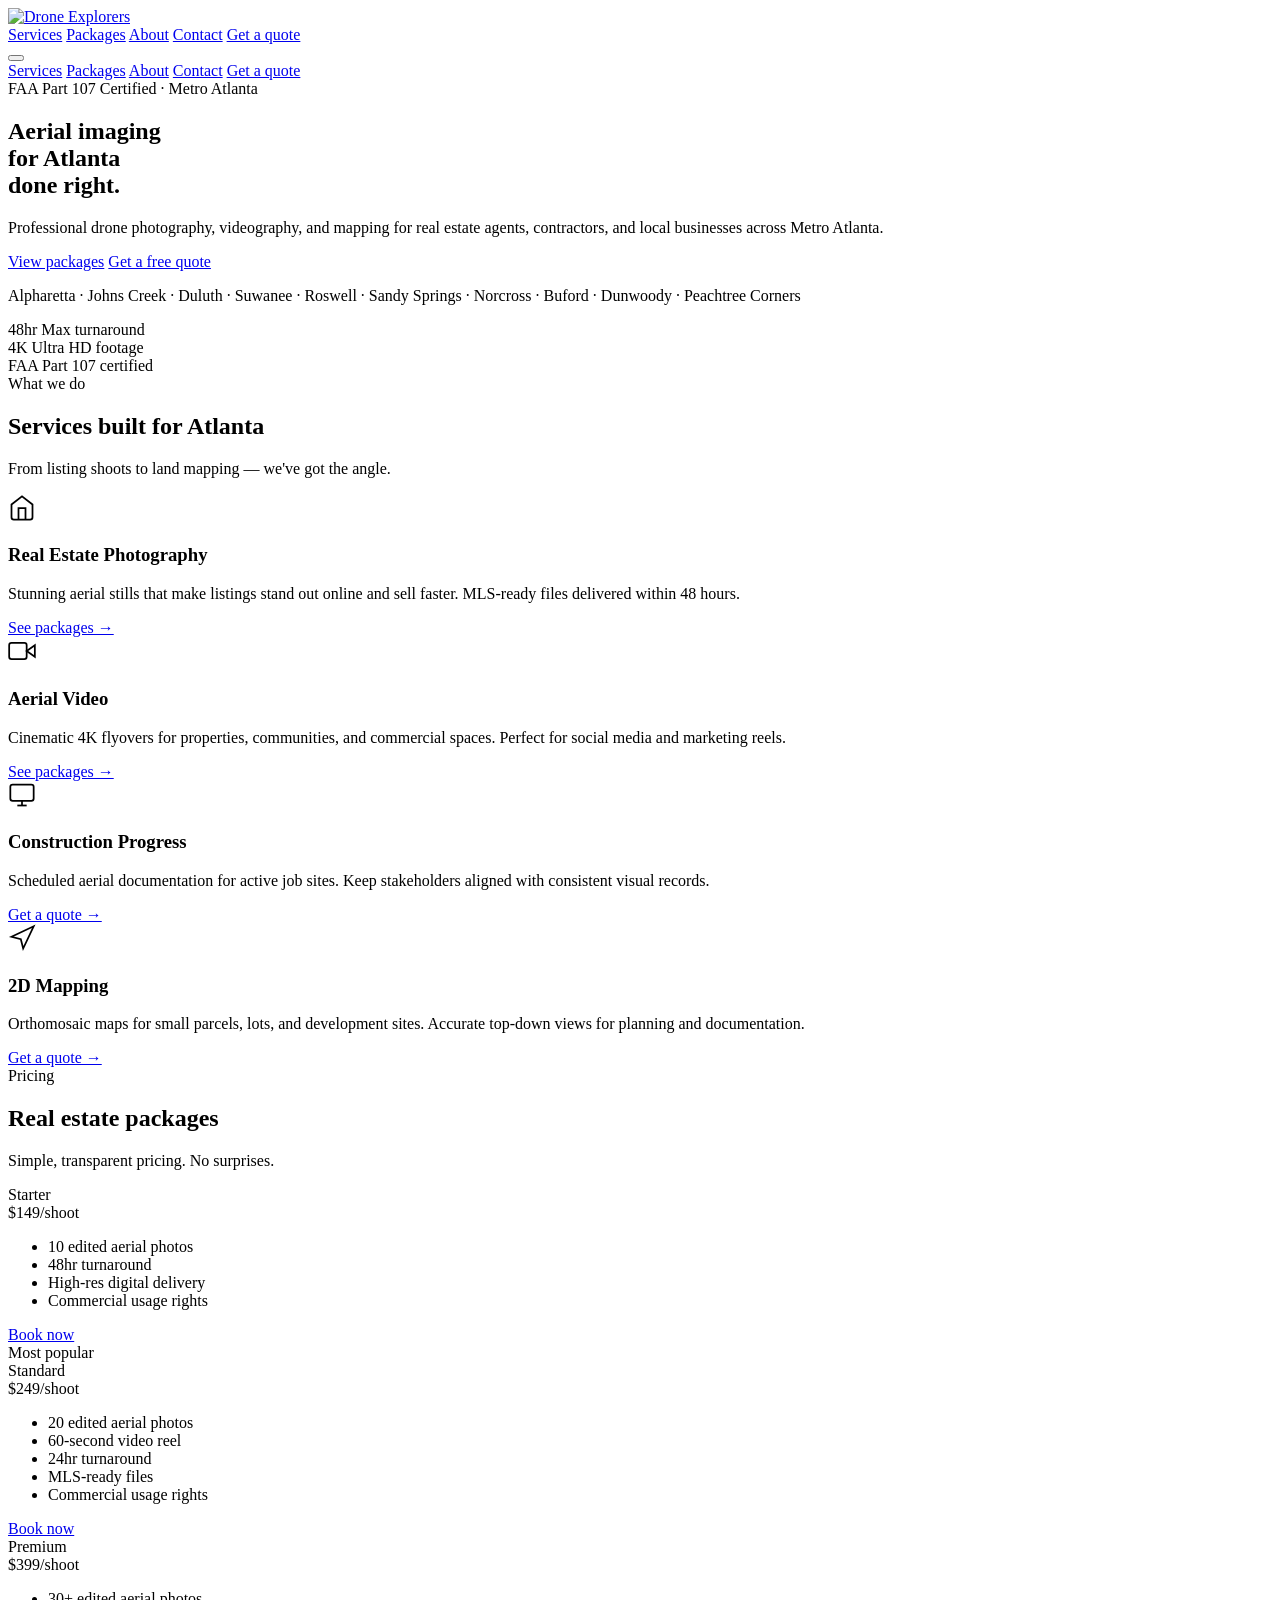
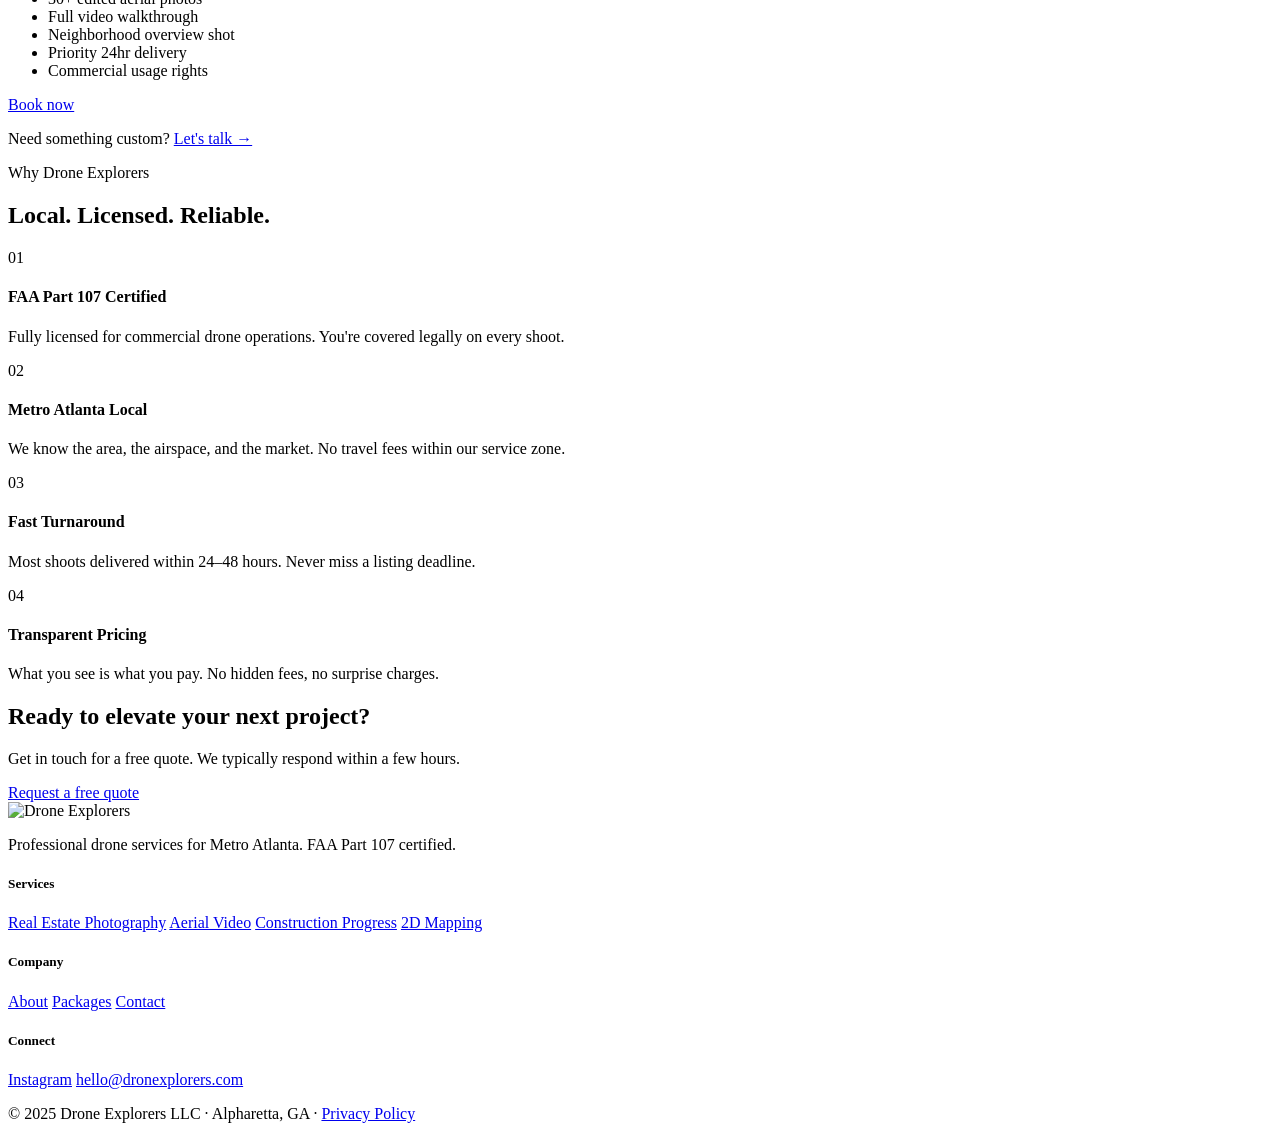
==== index.html @ 54ab9598 "initial site structure - homepage and contact" ====
<!DOCTYPE html>
<html lang="en">
<head>
  <meta charset="UTF-8" />
  <meta name="viewport" content="width=device-width, initial-scale=1.0" />
  <title>Drone Explorers — Aerial Imaging for Metro Atlanta</title>
  <meta name="description" content="Professional drone photography, videography, and mapping services for real estate, construction, and local businesses across Metro Atlanta." />
  <link rel="stylesheet" href="css/style.css" />
  <link rel="preconnect" href="https://fonts.googleapis.com" />
  <link rel="preconnect" href="https://fonts.gstatic.com" crossorigin />
  <link href="https://fonts.googleapis.com/css2?family=Bebas+Neue&family=DM+Sans:wght@300;400;500&display=swap" rel="stylesheet" />
</head>
<body>

  <!-- NAV -->
  <header class="nav" id="nav">
    <a href="index.html" class="nav-logo">
      <img src="images/logo-white.png" alt="Drone Explorers" class="nav-logo-img" />
    </a>
    <nav class="nav-links">
      <a href="#services">Services</a>
      <a href="packages.html">Packages</a>
      <a href="about.html">About</a>
      <a href="contact.html">Contact</a>
      <a href="contact.html" class="btn-primary nav-cta">Get a quote</a>
    </nav>
    <button class="nav-hamburger" id="hamburger" aria-label="Open menu">
      <span></span><span></span><span></span>
    </button>
  </header>

  <!-- MOBILE MENU -->
  <div class="mobile-menu" id="mobileMenu">
    <a href="#services">Services</a>
    <a href="packages.html">Packages</a>
    <a href="about.html">About</a>
    <a href="contact.html">Contact</a>
    <a href="contact.html" class="btn-primary">Get a quote</a>
  </div>

  <!-- HERO -->
  <section class="hero">
    <div class="hero-bg-grid"></div>
    <div class="hero-content">
      <span class="hero-badge">FAA Part 107 Certified · Metro Atlanta</span>
      <h1 class="hero-title">Aerial imaging<br/>for <span class="accent">Atlanta</span><br/>done right.</h1>
      <p class="hero-sub">Professional drone photography, videography, and mapping for real estate agents, contractors, and local businesses across Metro Atlanta.</p>
      <div class="hero-btns">
        <a href="packages.html" class="btn-primary">View packages</a>
        <a href="contact.html" class="btn-outline">Get a free quote</a>
      </div>
      <p class="hero-area">Alpharetta · Johns Creek · Duluth · Suwanee · Roswell · Sandy Springs · Norcross · Buford · Dunwoody · Peachtree Corners</p>
    </div>
    <div class="hero-visual">
      <div class="hero-stat-card">
        <span class="stat-num">48hr</span>
        <span class="stat-label">Max turnaround</span>
      </div>
      <div class="hero-stat-card">
        <span class="stat-num">4K</span>
        <span class="stat-label">Ultra HD footage</span>
      </div>
      <div class="hero-stat-card">
        <span class="stat-num">FAA</span>
        <span class="stat-label">Part 107 certified</span>
      </div>
    </div>
  </section>

  <!-- SERVICES -->
  <section class="services" id="services">
    <div class="container">
      <div class="section-header">
        <span class="section-label">What we do</span>
        <h2 class="section-title">Services built for Atlanta</h2>
        <p class="section-sub">From listing shoots to land mapping — we've got the angle.</p>
      </div>
      <div class="service-grid">
        <div class="service-card">
          <div class="service-icon">
            <svg width="28" height="28" viewBox="0 0 24 24" fill="none" stroke="currentColor" stroke-width="1.5"><path d="M3 9l9-7 9 7v11a2 2 0 01-2 2H5a2 2 0 01-2-2z"/><polyline points="9,22 9,12 15,12 15,22"/></svg>
          </div>
          <h3>Real Estate Photography</h3>
          <p>Stunning aerial stills that make listings stand out online and sell faster. MLS-ready files delivered within 48 hours.</p>
          <a href="packages.html" class="service-link">See packages →</a>
        </div>
        <div class="service-card">
          <div class="service-icon">
            <svg width="28" height="28" viewBox="0 0 24 24" fill="none" stroke="currentColor" stroke-width="1.5"><polygon points="23,7 16,12 23,17"/><rect x="1" y="5" width="15" height="14" rx="2"/></svg>
          </div>
          <h3>Aerial Video</h3>
          <p>Cinematic 4K flyovers for properties, communities, and commercial spaces. Perfect for social media and marketing reels.</p>
          <a href="packages.html" class="service-link">See packages →</a>
        </div>
        <div class="service-card">
          <div class="service-icon">
            <svg width="28" height="28" viewBox="0 0 24 24" fill="none" stroke="currentColor" stroke-width="1.5"><rect x="2" y="3" width="20" height="14" rx="2"/><line x1="8" y1="21" x2="16" y2="21"/><line x1="12" y1="17" x2="12" y2="21"/></svg>
          </div>
          <h3>Construction Progress</h3>
          <p>Scheduled aerial documentation for active job sites. Keep stakeholders aligned with consistent visual records.</p>
          <a href="contact.html" class="service-link">Get a quote →</a>
        </div>
        <div class="service-card">
          <div class="service-icon">
            <svg width="28" height="28" viewBox="0 0 24 24" fill="none" stroke="currentColor" stroke-width="1.5"><polygon points="3,11 22,2 13,21 11,13"/></svg>
          </div>
          <h3>2D Mapping</h3>
          <p>Orthomosaic maps for small parcels, lots, and development sites. Accurate top-down views for planning and documentation.</p>
          <a href="contact.html" class="service-link">Get a quote →</a>
        </div>
      </div>
    </div>
  </section>

  <!-- PACKAGES PREVIEW -->
  <section class="packages-preview">
    <div class="container">
      <div class="section-header">
        <span class="section-label">Pricing</span>
        <h2 class="section-title">Real estate packages</h2>
        <p class="section-sub">Simple, transparent pricing. No surprises.</p>
      </div>
      <div class="pkg-grid">
        <div class="pkg-card">
          <div class="pkg-name">Starter</div>
          <div class="pkg-price">$149<span>/shoot</span></div>
          <ul class="pkg-features">
            <li>10 edited aerial photos</li>
            <li>48hr turnaround</li>
            <li>High-res digital delivery</li>
            <li>Commercial usage rights</li>
          </ul>
          <a href="contact.html" class="btn-outline pkg-btn">Book now</a>
        </div>
        <div class="pkg-card featured">
          <div class="pkg-badge">Most popular</div>
          <div class="pkg-name">Standard</div>
          <div class="pkg-price">$249<span>/shoot</span></div>
          <ul class="pkg-features">
            <li>20 edited aerial photos</li>
            <li>60-second video reel</li>
            <li>24hr turnaround</li>
            <li>MLS-ready files</li>
            <li>Commercial usage rights</li>
          </ul>
          <a href="contact.html" class="btn-primary pkg-btn">Book now</a>
        </div>
        <div class="pkg-card">
          <div class="pkg-name">Premium</div>
          <div class="pkg-price">$399<span>/shoot</span></div>
          <ul class="pkg-features">
            <li>30+ edited aerial photos</li>
            <li>Full video walkthrough</li>
            <li>Neighborhood overview shot</li>
            <li>Priority 24hr delivery</li>
            <li>Commercial usage rights</li>
          </ul>
          <a href="contact.html" class="btn-outline pkg-btn">Book now</a>
        </div>
      </div>
      <div class="pkg-cta">
        <p>Need something custom? <a href="contact.html">Let's talk →</a></p>
      </div>
    </div>
  </section>

  <!-- WHY US -->
  <section class="why-us">
    <div class="container">
      <div class="section-header">
        <span class="section-label">Why Drone Explorers</span>
        <h2 class="section-title">Local. Licensed. Reliable.</h2>
      </div>
      <div class="why-grid">
        <div class="why-item">
          <span class="why-num">01</span>
          <h4>FAA Part 107 Certified</h4>
          <p>Fully licensed for commercial drone operations. You're covered legally on every shoot.</p>
        </div>
        <div class="why-item">
          <span class="why-num">02</span>
          <h4>Metro Atlanta Local</h4>
          <p>We know the area, the airspace, and the market. No travel fees within our service zone.</p>
        </div>
        <div class="why-item">
          <span class="why-num">03</span>
          <h4>Fast Turnaround</h4>
          <p>Most shoots delivered within 24–48 hours. Never miss a listing deadline.</p>
        </div>
        <div class="why-item">
          <span class="why-num">04</span>
          <h4>Transparent Pricing</h4>
          <p>What you see is what you pay. No hidden fees, no surprise charges.</p>
        </div>
      </div>
    </div>
  </section>

  <!-- CTA BANNER -->
  <section class="cta-banner">
    <div class="container">
      <h2>Ready to elevate your next project?</h2>
      <p>Get in touch for a free quote. We typically respond within a few hours.</p>
      <a href="contact.html" class="btn-primary btn-lg">Request a free quote</a>
    </div>
  </section>

  <!-- FOOTER -->
  <footer class="footer">
    <div class="container footer-inner">
      <div class="footer-brand">
        <img src="images/logo-white.png" alt="Drone Explorers" class="footer-logo" />
        <p>Professional drone services for Metro Atlanta. FAA Part 107 certified.</p>
      </div>
      <div class="footer-links-col">
        <h5>Services</h5>
        <a href="#services">Real Estate Photography</a>
        <a href="#services">Aerial Video</a>
        <a href="#services">Construction Progress</a>
        <a href="#services">2D Mapping</a>
      </div>
      <div class="footer-links-col">
        <h5>Company</h5>
        <a href="about.html">About</a>
        <a href="packages.html">Packages</a>
        <a href="contact.html">Contact</a>
      </div>
      <div class="footer-links-col">
        <h5>Connect</h5>
        <a href="https://instagram.com" target="_blank" rel="noopener">Instagram</a>
        <a href="mailto:hello@dronexplorers.com">hello@dronexplorers.com</a>
      </div>
    </div>
    <div class="footer-bottom">
      <p>© 2025 Drone Explorers LLC · Alpharetta, GA · <a href="privacy.html">Privacy Policy</a></p>
    </div>
  </footer>

  <script src="js/main.js"></script>
</body>
</html>
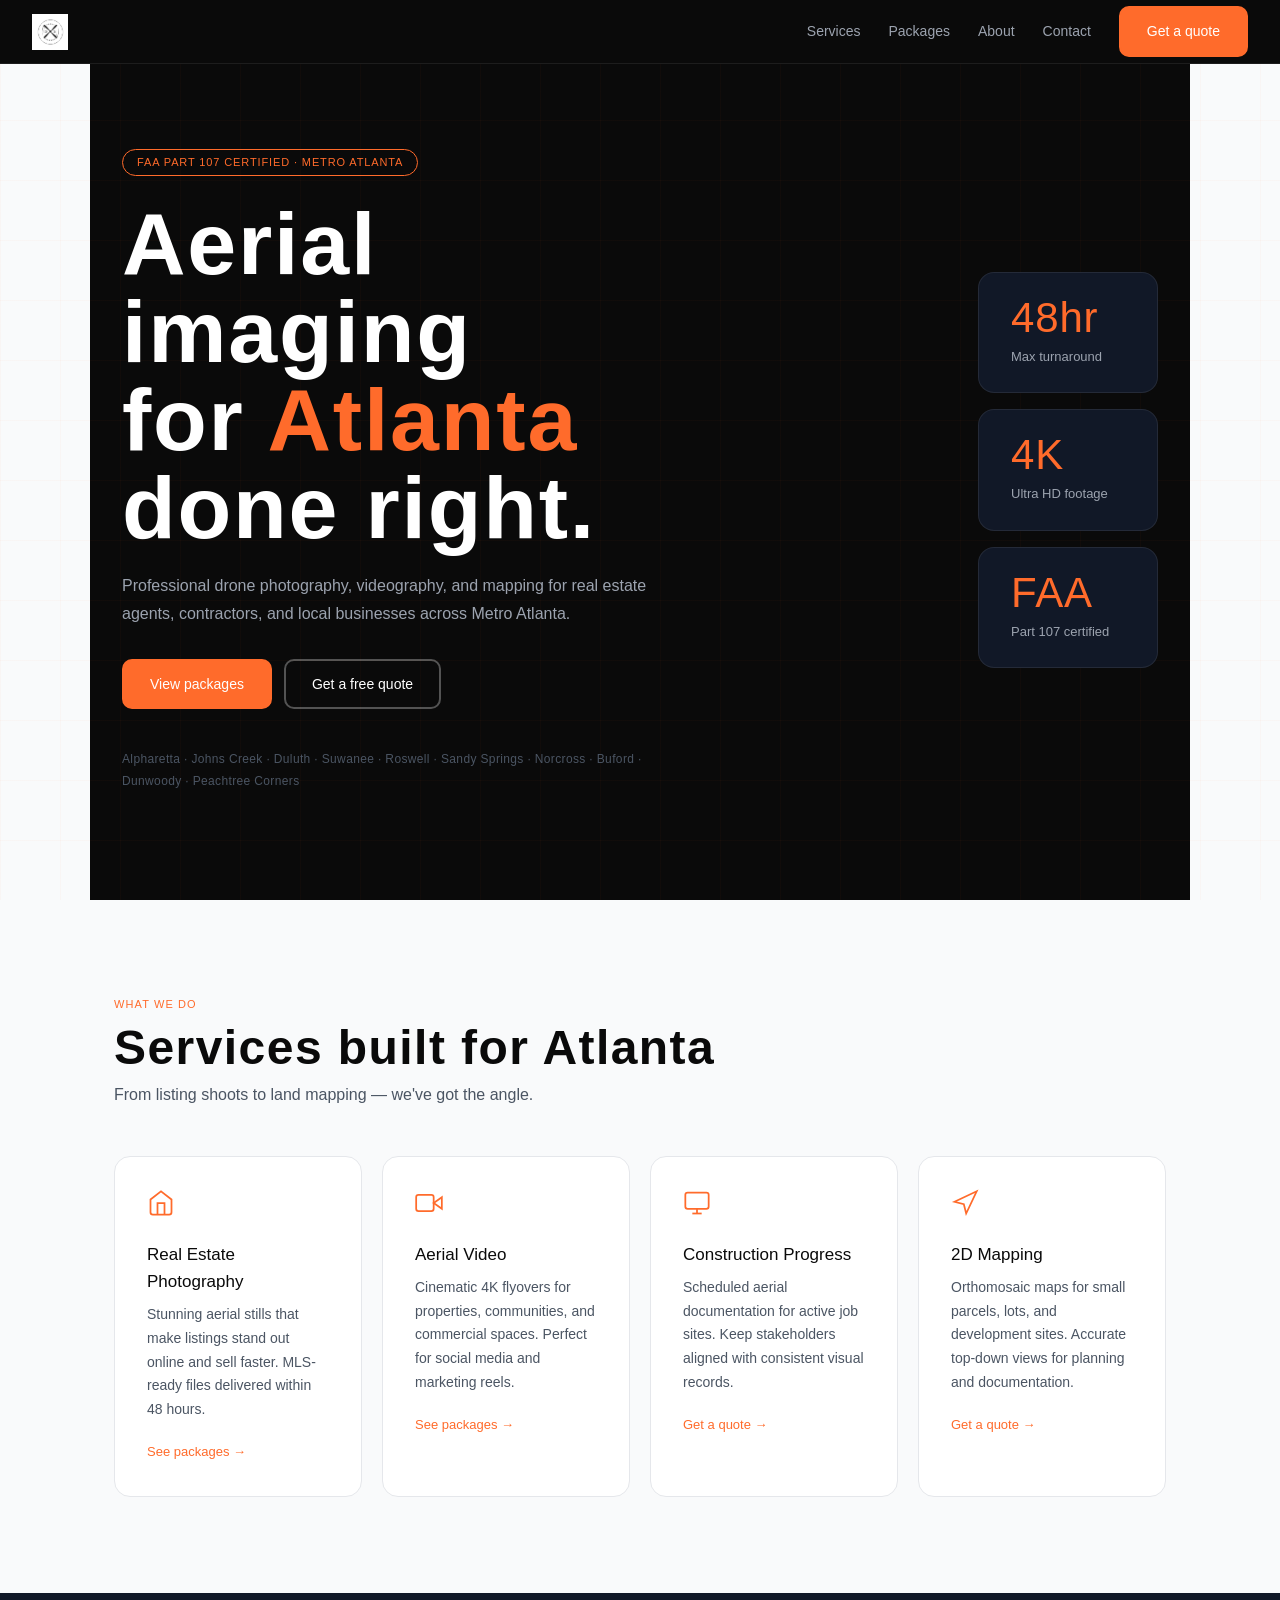
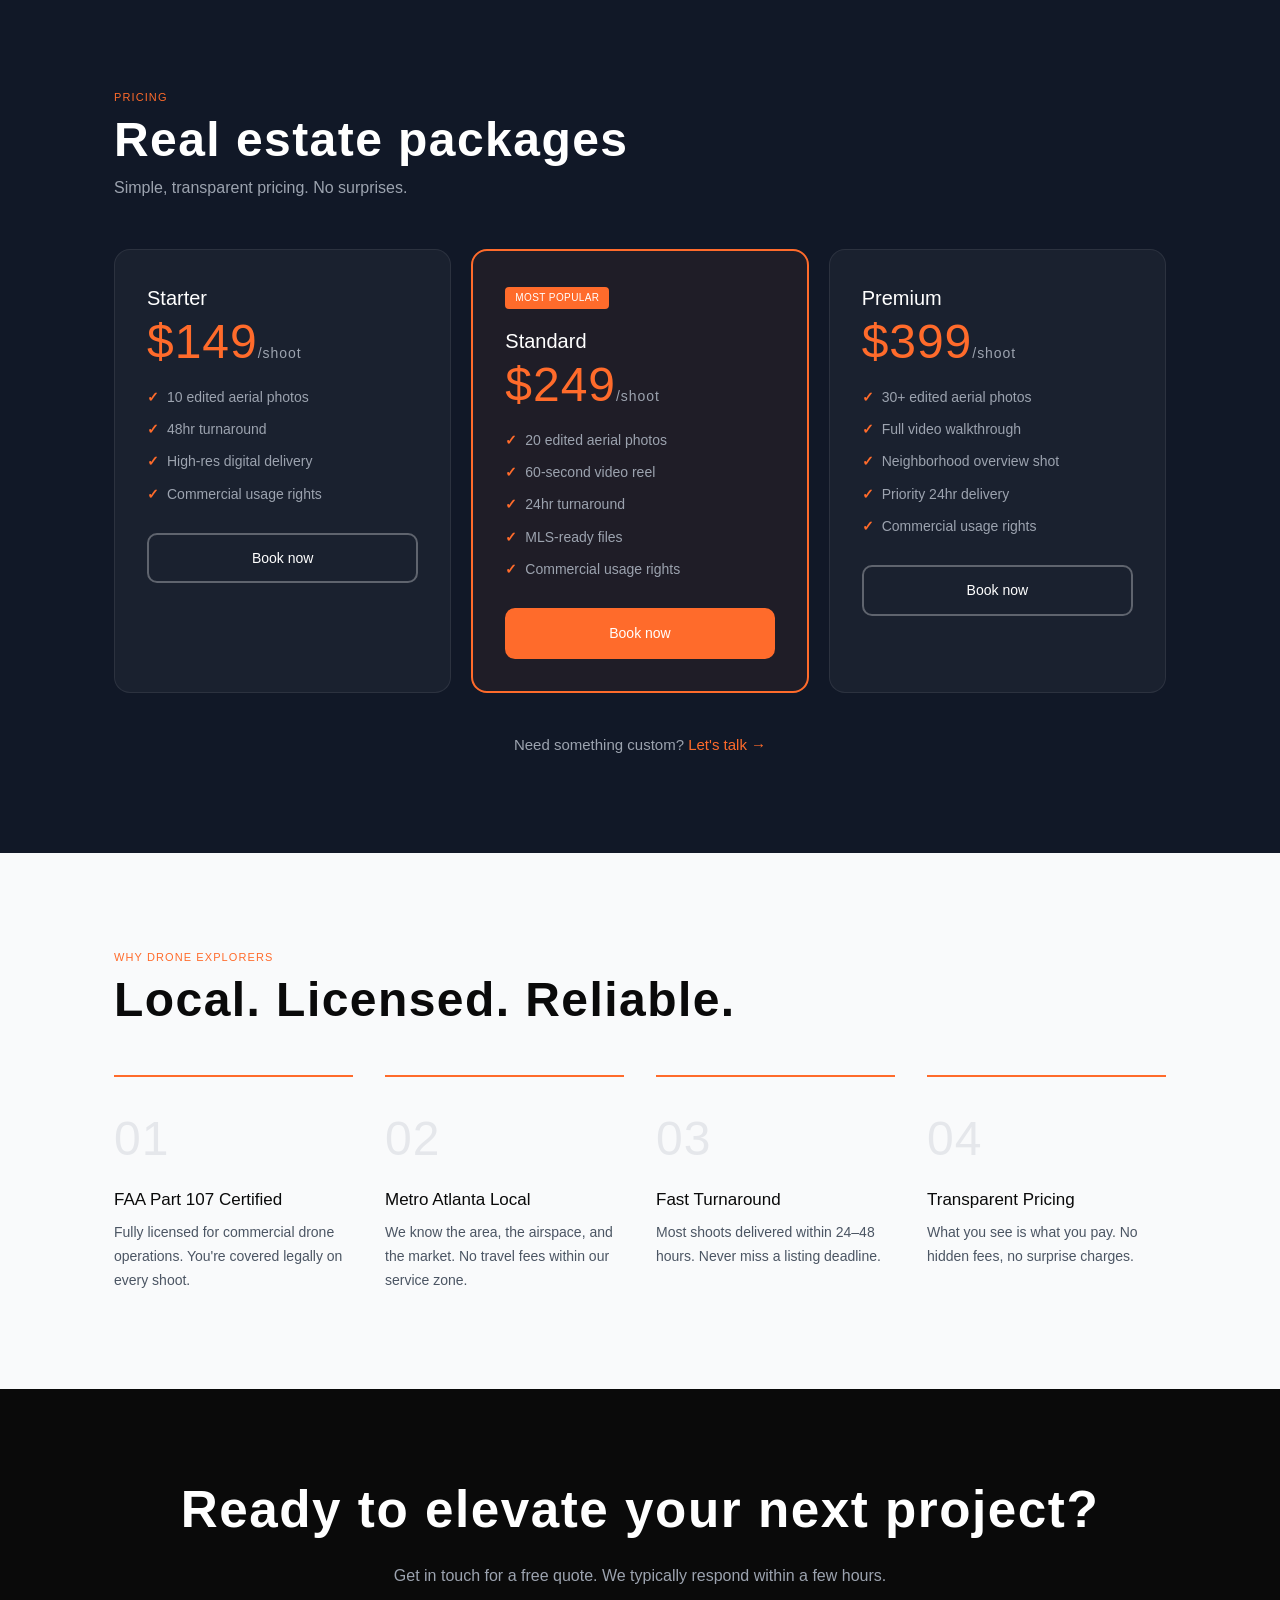
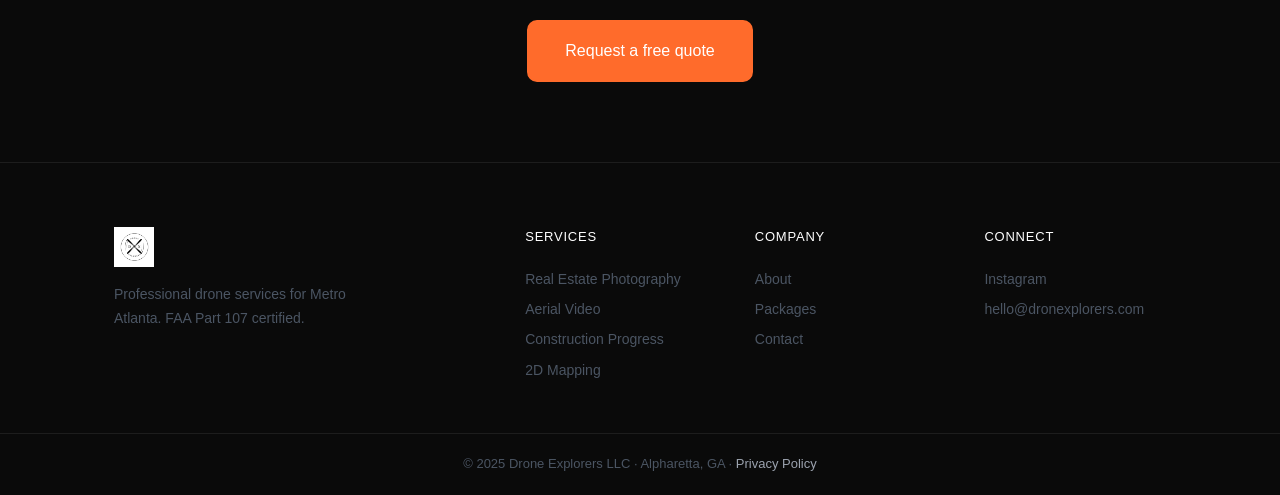
==== commit f90fb2ca: "[DBP-0000] fix: updating image name refs" ====
--- a/index.html
+++ b/index.html
@@ -15,7 +15,7 @@
   <!-- NAV -->
   <header class="nav" id="nav">
     <a href="index.html" class="nav-logo">
-      <img src="images/logo-white.png" alt="Drone Explorers" class="nav-logo-img" />
+      <img src="images/dx_white.png" alt="Drone Explorers" class="nav-logo-img" />
     </a>
     <nav class="nav-links">
       <a href="#services">Services</a>
@@ -209,7 +209,7 @@
   <footer class="footer">
     <div class="container footer-inner">
       <div class="footer-brand">
-        <img src="images/logo-white.png" alt="Drone Explorers" class="footer-logo" />
+        <img src="images/dx_white.png" alt="Drone Explorers" class="footer-logo" />
         <p>Professional drone services for Metro Atlanta. FAA Part 107 certified.</p>
       </div>
       <div class="footer-links-col">
--- a/css/style.css
+++ b/css/style.css
@@ -0,0 +1,383 @@
+/* ============================================================
+   DRONE EXPLORERS — Main Stylesheet
+   Colors: Black #0A0A0A | Charcoal #111827 | Orange #FF6B2B
+   Fonts: Bebas Neue (headings) | DM Sans (body)
+   ============================================================ */
+
+:root {
+  --black:      #0A0A0A;
+  --charcoal:   #111827;
+  --orange:     #FF6B2B;
+  --orange-dim: #cc5522;
+  --white:      #FFFFFF;
+  --off-white:  #F9FAFB;
+  --gray-light: #E5E7EB;
+  --gray-mid:   #9CA3AF;
+  --gray-dark:  #4B5563;
+  --border:     rgba(255,255,255,0.08);
+  --radius:     10px;
+  --radius-lg:  16px;
+  --shadow:     0 4px 24px rgba(0,0,0,0.25);
+  --font-head:  'Bebas Neue', sans-serif;
+  --font-body:  'DM Sans', sans-serif;
+  --transition: 0.2s ease;
+  --max-width:  1100px;
+}
+
+/* ---- RESET ---- */
+*, *::before, *::after { box-sizing: border-box; margin: 0; padding: 0; }
+html { scroll-behavior: smooth; }
+body {
+  font-family: var(--font-body);
+  background: var(--off-white);
+  color: var(--black);
+  line-height: 1.6;
+  -webkit-font-smoothing: antialiased;
+}
+img { max-width: 100%; display: block; }
+a { text-decoration: none; color: inherit; }
+
+/* ---- UTILITIES ---- */
+.container { max-width: var(--max-width); margin: 0 auto; padding: 0 1.5rem; }
+.accent { color: var(--orange); }
+
+/* ---- BUTTONS ---- */
+.btn-primary {
+  display: inline-block;
+  background: var(--orange);
+  color: var(--white);
+  padding: 12px 26px;
+  border-radius: var(--radius);
+  font-family: var(--font-body);
+  font-size: 14px;
+  font-weight: 500;
+  border: 2px solid var(--orange);
+  cursor: pointer;
+  transition: background var(--transition), transform var(--transition);
+}
+.btn-primary:hover { background: var(--orange-dim); border-color: var(--orange-dim); transform: translateY(-1px); }
+
+.btn-outline {
+  display: inline-block;
+  background: transparent;
+  color: var(--white);
+  padding: 12px 26px;
+  border-radius: var(--radius);
+  font-family: var(--font-body);
+  font-size: 14px;
+  font-weight: 500;
+  border: 2px solid rgba(255,255,255,0.3);
+  cursor: pointer;
+  transition: border-color var(--transition), transform var(--transition);
+}
+.btn-outline:hover { border-color: var(--white); transform: translateY(-1px); }
+
+.btn-lg { padding: 16px 36px; font-size: 16px; }
+
+/* ---- NAV ---- */
+.nav {
+  position: fixed;
+  top: 0; left: 0; right: 0;
+  z-index: 100;
+  background: var(--black);
+  display: flex;
+  align-items: center;
+  justify-content: space-between;
+  padding: 0 2rem;
+  height: 64px;
+  border-bottom: 1px solid var(--border);
+  transition: box-shadow var(--transition);
+}
+.nav.scrolled { box-shadow: 0 2px 20px rgba(0,0,0,0.5); }
+.nav-logo-img { height: 36px; width: auto; }
+.nav-links { display: flex; align-items: center; gap: 28px; }
+.nav-links a { color: var(--gray-mid); font-size: 14px; font-weight: 400; transition: color var(--transition); }
+.nav-links a:hover { color: var(--white); }
+.nav-cta { color: var(--white) !important; }
+.nav-hamburger { display: none; flex-direction: column; gap: 5px; background: none; border: none; cursor: pointer; padding: 4px; }
+.nav-hamburger span { display: block; width: 22px; height: 2px; background: var(--white); border-radius: 2px; transition: all 0.3s; }
+
+/* ---- MOBILE MENU ---- */
+.mobile-menu {
+  display: none;
+  position: fixed;
+  top: 64px; left: 0; right: 0;
+  background: var(--black);
+  flex-direction: column;
+  gap: 0;
+  z-index: 99;
+  border-bottom: 1px solid var(--border);
+  animation: slideDown 0.2s ease;
+}
+.mobile-menu.open { display: flex; }
+.mobile-menu a {
+  color: var(--gray-mid);
+  font-size: 15px;
+  padding: 16px 2rem;
+  border-bottom: 1px solid var(--border);
+  transition: color var(--transition), background var(--transition);
+}
+.mobile-menu a:hover { color: var(--white); background: var(--charcoal); }
+.mobile-menu .btn-primary { margin: 1rem 2rem 1.5rem; text-align: center; }
+@keyframes slideDown { from { opacity: 0; transform: translateY(-8px); } to { opacity: 1; transform: translateY(0); } }
+
+/* ---- HERO ---- */
+.hero {
+  background: var(--black);
+  min-height: 100vh;
+  padding: 120px 2rem 80px;
+  display: flex;
+  align-items: center;
+  justify-content: space-between;
+  gap: 3rem;
+  max-width: var(--max-width);
+  margin: 0 auto;
+  position: relative;
+}
+.hero-bg-grid {
+  position: fixed;
+  inset: 0;
+  background-image:
+    linear-gradient(rgba(255,107,43,0.03) 1px, transparent 1px),
+    linear-gradient(90deg, rgba(255,107,43,0.03) 1px, transparent 1px);
+  background-size: 60px 60px;
+  pointer-events: none;
+  z-index: 0;
+}
+.hero-content { position: relative; z-index: 1; max-width: 560px; }
+.hero-badge {
+  display: inline-block;
+  border: 1px solid var(--orange);
+  color: var(--orange);
+  font-size: 11px;
+  font-weight: 500;
+  padding: 4px 14px;
+  border-radius: 20px;
+  letter-spacing: .08em;
+  text-transform: uppercase;
+  margin-bottom: 1.5rem;
+  animation: fadeUp 0.6s ease both;
+}
+.hero-title {
+  font-family: var(--font-head);
+  font-size: clamp(52px, 8vw, 88px);
+  line-height: 1.0;
+  color: var(--white);
+  letter-spacing: .02em;
+  margin-bottom: 1.25rem;
+  animation: fadeUp 0.6s ease 0.1s both;
+}
+.hero-sub {
+  color: var(--gray-mid);
+  font-size: 16px;
+  line-height: 1.7;
+  margin-bottom: 2rem;
+  animation: fadeUp 0.6s ease 0.2s both;
+}
+.hero-btns {
+  display: flex;
+  gap: 12px;
+  flex-wrap: wrap;
+  margin-bottom: 2.5rem;
+  animation: fadeUp 0.6s ease 0.3s both;
+}
+.hero-area {
+  color: var(--gray-dark);
+  font-size: 12px;
+  line-height: 1.8;
+  letter-spacing: .03em;
+  animation: fadeUp 0.6s ease 0.4s both;
+}
+
+.hero-visual {
+  position: relative;
+  z-index: 1;
+  display: flex;
+  flex-direction: column;
+  gap: 16px;
+  animation: fadeUp 0.6s ease 0.3s both;
+}
+.hero-stat-card {
+  background: var(--charcoal);
+  border: 1px solid var(--border);
+  border-radius: var(--radius-lg);
+  padding: 1.5rem 2rem;
+  min-width: 180px;
+  transition: border-color var(--transition), transform var(--transition);
+}
+.hero-stat-card:hover { border-color: var(--orange); transform: translateX(-4px); }
+.stat-num {
+  display: block;
+  font-family: var(--font-head);
+  font-size: 42px;
+  color: var(--orange);
+  letter-spacing: .02em;
+  line-height: 1;
+  margin-bottom: .25rem;
+}
+.stat-label { color: var(--gray-mid); font-size: 13px; }
+
+@keyframes fadeUp {
+  from { opacity: 0; transform: translateY(20px); }
+  to   { opacity: 1; transform: translateY(0); }
+}
+
+/* ---- SECTION HEADERS ---- */
+.section-header { margin-bottom: 3rem; }
+.section-label {
+  display: block;
+  font-size: 11px;
+  font-weight: 500;
+  color: var(--orange);
+  letter-spacing: .1em;
+  text-transform: uppercase;
+  margin-bottom: .5rem;
+}
+.section-title {
+  font-family: var(--font-head);
+  font-size: clamp(32px, 4vw, 48px);
+  letter-spacing: .03em;
+  line-height: 1.1;
+  margin-bottom: .5rem;
+  color: var(--black);
+}
+.section-sub { font-size: 16px; color: var(--gray-dark); }
+
+/* ---- SERVICES ---- */
+.services {
+  padding: 6rem 0;
+  background: var(--off-white);
+}
+.service-grid {
+  display: grid;
+  grid-template-columns: repeat(auto-fit, minmax(230px, 1fr));
+  gap: 1.25rem;
+}
+.service-card {
+  background: var(--white);
+  border: 1px solid var(--gray-light);
+  border-radius: var(--radius-lg);
+  padding: 2rem;
+  transition: box-shadow var(--transition), transform var(--transition), border-color var(--transition);
+}
+.service-card:hover { box-shadow: var(--shadow); transform: translateY(-4px); border-color: var(--orange); }
+.service-icon { color: var(--orange); margin-bottom: 1rem; }
+.service-card h3 { font-size: 17px; font-weight: 500; margin-bottom: .5rem; }
+.service-card p { font-size: 14px; color: var(--gray-dark); line-height: 1.7; margin-bottom: 1rem; }
+.service-link { font-size: 13px; color: var(--orange); font-weight: 500; transition: letter-spacing var(--transition); }
+.service-link:hover { letter-spacing: .02em; }
+
+/* ---- PACKAGES PREVIEW ---- */
+.packages-preview {
+  padding: 6rem 0;
+  background: var(--charcoal);
+}
+.packages-preview .section-title { color: var(--white); }
+.packages-preview .section-sub { color: var(--gray-mid); }
+.pkg-grid {
+  display: grid;
+  grid-template-columns: repeat(auto-fit, minmax(240px, 1fr));
+  gap: 1.25rem;
+}
+.pkg-card {
+  background: rgba(255,255,255,0.04);
+  border: 1px solid var(--border);
+  border-radius: var(--radius-lg);
+  padding: 2rem;
+  transition: border-color var(--transition), transform var(--transition);
+}
+.pkg-card:hover { border-color: rgba(255,107,43,0.4); transform: translateY(-4px); }
+.pkg-card.featured { border: 2px solid var(--orange); background: rgba(255,107,43,0.06); }
+.pkg-badge {
+  display: inline-block;
+  background: var(--orange);
+  color: var(--white);
+  font-size: 10px;
+  font-weight: 500;
+  padding: 3px 10px;
+  border-radius: 4px;
+  letter-spacing: .04em;
+  text-transform: uppercase;
+  margin-bottom: 1rem;
+}
+.pkg-name { font-size: 20px; font-weight: 500; color: var(--white); margin-bottom: .25rem; }
+.pkg-price { font-family: var(--font-head); font-size: 48px; color: var(--orange); letter-spacing: .02em; line-height: 1; margin-bottom: 1.25rem; }
+.pkg-price span { font-family: var(--font-body); font-size: 14px; color: var(--gray-mid); font-weight: 400; }
+.pkg-features { list-style: none; display: flex; flex-direction: column; gap: 10px; margin-bottom: 1.75rem; }
+.pkg-features li { font-size: 14px; color: var(--gray-mid); display: flex; align-items: center; gap: 8px; }
+.pkg-features li::before { content: '✓'; color: var(--orange); font-weight: 700; flex-shrink: 0; }
+.pkg-btn { width: 100%; text-align: center; }
+.pkg-card.featured .btn-primary { width: 100%; text-align: center; display: block; }
+.pkg-cta { text-align: center; margin-top: 2.5rem; color: var(--gray-mid); font-size: 15px; }
+.pkg-cta a { color: var(--orange); font-weight: 500; }
+.pkg-cta a:hover { text-decoration: underline; }
+
+/* ---- WHY US ---- */
+.why-us { padding: 6rem 0; background: var(--off-white); }
+.why-grid {
+  display: grid;
+  grid-template-columns: repeat(auto-fit, minmax(220px, 1fr));
+  gap: 2rem;
+}
+.why-item { border-top: 2px solid var(--orange); padding-top: 1.5rem; }
+.why-num { font-family: var(--font-head); font-size: 48px; color: var(--gray-light); letter-spacing: .02em; display: block; margin-bottom: .5rem; }
+.why-item h4 { font-size: 17px; font-weight: 500; margin-bottom: .5rem; }
+.why-item p { font-size: 14px; color: var(--gray-dark); line-height: 1.7; }
+
+/* ---- CTA BANNER ---- */
+.cta-banner {
+  background: var(--black);
+  padding: 5rem 0;
+  text-align: center;
+}
+.cta-banner h2 {
+  font-family: var(--font-head);
+  font-size: clamp(32px, 4vw, 52px);
+  color: var(--white);
+  letter-spacing: .03em;
+  margin-bottom: .75rem;
+}
+.cta-banner p { color: var(--gray-mid); font-size: 16px; margin-bottom: 2rem; }
+
+/* ---- FOOTER ---- */
+.footer { background: var(--black); padding: 4rem 0 0; border-top: 1px solid var(--border); }
+.footer-inner {
+  display: grid;
+  grid-template-columns: 2fr 1fr 1fr 1fr;
+  gap: 3rem;
+  padding-bottom: 3rem;
+}
+.footer-logo { height: 40px; width: auto; margin-bottom: 1rem; }
+.footer-brand p { color: var(--gray-dark); font-size: 14px; line-height: 1.7; max-width: 240px; }
+.footer-links-col h5 { color: var(--white); font-size: 13px; font-weight: 500; letter-spacing: .06em; text-transform: uppercase; margin-bottom: 1rem; }
+.footer-links-col { display: flex; flex-direction: column; gap: 0; }
+.footer-links-col a { color: var(--gray-dark); font-size: 14px; padding: 4px 0; transition: color var(--transition); }
+.footer-links-col a:hover { color: var(--white); }
+.footer-bottom {
+  border-top: 1px solid var(--border);
+  padding: 1.25rem 1.5rem;
+  text-align: center;
+}
+.footer-bottom p { color: var(--gray-dark); font-size: 13px; }
+.footer-bottom a { color: var(--gray-mid); transition: color var(--transition); }
+.footer-bottom a:hover { color: var(--white); }
+
+/* ---- RESPONSIVE ---- */
+@media (max-width: 768px) {
+  .nav-links { display: none; }
+  .nav-hamburger { display: flex; }
+  .hero { flex-direction: column; padding: 100px 1.5rem 60px; text-align: center; min-height: auto; }
+  .hero-btns { justify-content: center; }
+  .hero-visual { flex-direction: row; flex-wrap: wrap; justify-content: center; }
+  .hero-stat-card { min-width: 140px; }
+  .hero-stat-card:hover { transform: none; }
+  .footer-inner { grid-template-columns: 1fr 1fr; gap: 2rem; }
+  .footer-brand { grid-column: 1 / -1; }
+  .section-header { margin-bottom: 2rem; }
+}
+
+@media (max-width: 480px) {
+  .hero-visual { display: none; }
+  .pkg-grid { grid-template-columns: 1fr; }
+  .footer-inner { grid-template-columns: 1fr; }
+}
